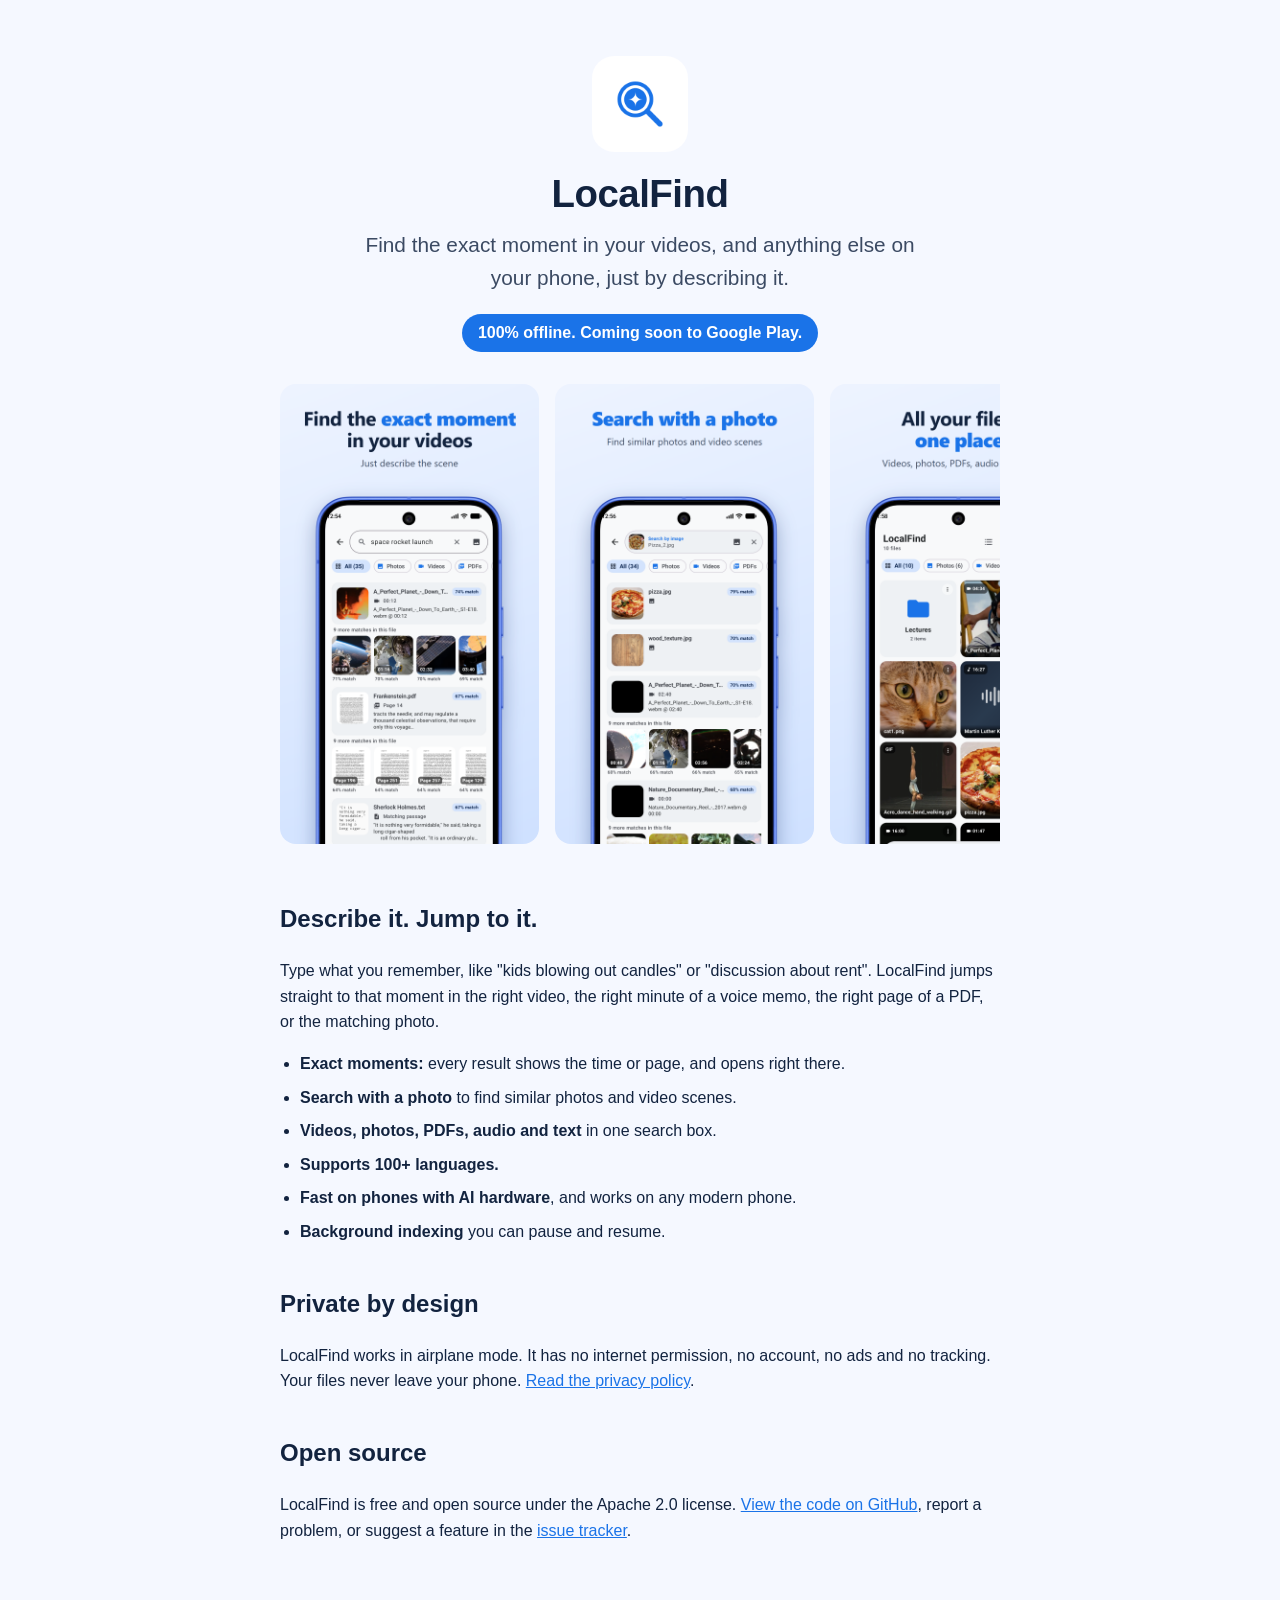
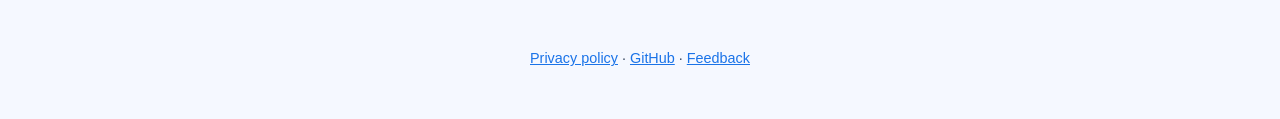
==== docs/index.html @ 948bf4eb "feat: update README and TODO for open source release; add privacy policy and index HTML for GitHub P" ====
<!doctype html>
<html lang="en">
<head>
  <meta charset="utf-8">
  <meta name="viewport" content="width=device-width, initial-scale=1">
  <title>LocalFind: Find the exact moment in your videos</title>
  <meta name="description" content="LocalFind is a private, 100% offline Android app that finds the exact moment in your videos, plus photos, PDFs and audio, just by describing it.">
  <link rel="icon" href="art/play-store-icon-512.png">
  <link rel="stylesheet" href="style.css">
</head>
<body>
  <header class="hero">
    <img class="icon" src="art/play-store-icon-512.png" alt="LocalFind icon">
    <h1>LocalFind</h1>
    <p class="tagline">Find the exact moment in your videos, and anything else on your phone, just by describing it.</p>
    <span class="badge">100% offline. Coming soon to Google Play.</span>
  </header>

  <main>
    <div class="shots">
      <img src="images/screenshots/01-search-moments.png" alt="Search results with video moments, a PDF page and a text passage">
      <img src="images/screenshots/02-search-by-image.png" alt="Search by image" loading="lazy">
      <img src="images/screenshots/04-library.png" alt="Library with folders, videos, photos and audio" loading="lazy">
      <img src="images/screenshots/05-background-indexing.png" alt="Indexing in the background" loading="lazy">
    </div>

    <h2>Describe it. Jump to it.</h2>
    <p>Type what you remember, like "kids blowing out candles" or "discussion about rent". LocalFind jumps straight to that moment in the right video, the right minute of a voice memo, the right page of a PDF, or the matching photo.</p>

    <ul class="features">
      <li><strong>Exact moments:</strong> every result shows the time or page, and opens right there.</li>
      <li><strong>Search with a photo</strong> to find similar photos and video scenes.</li>
      <li><strong>Videos, photos, PDFs, audio and text</strong> in one search box.</li>
      <li><strong>Supports 100+ languages.</strong></li>
      <li><strong>Fast on phones with AI hardware</strong>, and works on any modern phone.</li>
      <li><strong>Background indexing</strong> you can pause and resume.</li>
    </ul>

    <h2>Private by design</h2>
    <p>LocalFind works in airplane mode. It has no internet permission, no account, no ads and no tracking. Your files never leave your phone. <a href="privacy.html">Read the privacy policy</a>.</p>

    <h2>Open source</h2>
    <p>LocalFind is free and open source under the Apache 2.0 license. <a href="https://github.com/bjdavey/localfind">View the code on GitHub</a>, report a problem, or suggest a feature in the <a href="https://github.com/bjdavey/localfind/issues">issue tracker</a>.</p>
  </main>

  <footer>
    <a href="privacy.html">Privacy policy</a> ·
    <a href="https://github.com/bjdavey/localfind">GitHub</a> ·
    <a href="https://github.com/bjdavey/localfind/issues">Feedback</a>
  </footer>
</body>
</html>
---- docs/style.css ----
/* Shared styles for the GitHub Pages site (index.html, privacy.html). No JavaScript, no external requests. */
:root { --bg: #f5f8ff; --text: #12233f; --muted: #3b4a63; --blue: #1a73e8; --card: #ffffff; }
@media (prefers-color-scheme: dark) {
  :root { --bg: #0e1626; --text: #e8eefc; --muted: #a9b6d0; --blue: #7ab0ff; --card: #17233a; }
}
* { box-sizing: border-box; }
body { margin: 0; background: var(--bg); color: var(--text); line-height: 1.6;
       font-family: "Segoe UI", Roboto, Arial, sans-serif; }
main { max-width: 760px; margin: 0 auto; padding: 0 20px 64px; }
a { color: var(--blue); }
header.hero { text-align: center; padding: 56px 20px 24px; }
header.hero img.icon { width: 96px; height: 96px; border-radius: 22px; }
h1 { font-size: 2.4rem; line-height: 1.15; margin: 12px 0; letter-spacing: -0.5px; }
h2 { margin-top: 40px; }
.tagline { font-size: 1.3rem; color: var(--muted); margin: 0 auto 20px; max-width: 560px; }
.badge { display: inline-block; padding: 6px 16px; border-radius: 999px; background: #1a73e8;
         color: #fff; font-weight: 600; }
.shots { display: flex; gap: 16px; overflow-x: auto; padding: 8px 0 16px; }
.shots img { height: 460px; width: auto; border-radius: 16px; flex: none; }
ul.features { padding-left: 20px; }
ul.features li { margin: 8px 0; }
.card { background: var(--card); border-radius: 16px; padding: 4px 24px 12px; }
footer { text-align: center; color: var(--muted); font-size: .9rem; padding: 24px 20px 48px; }
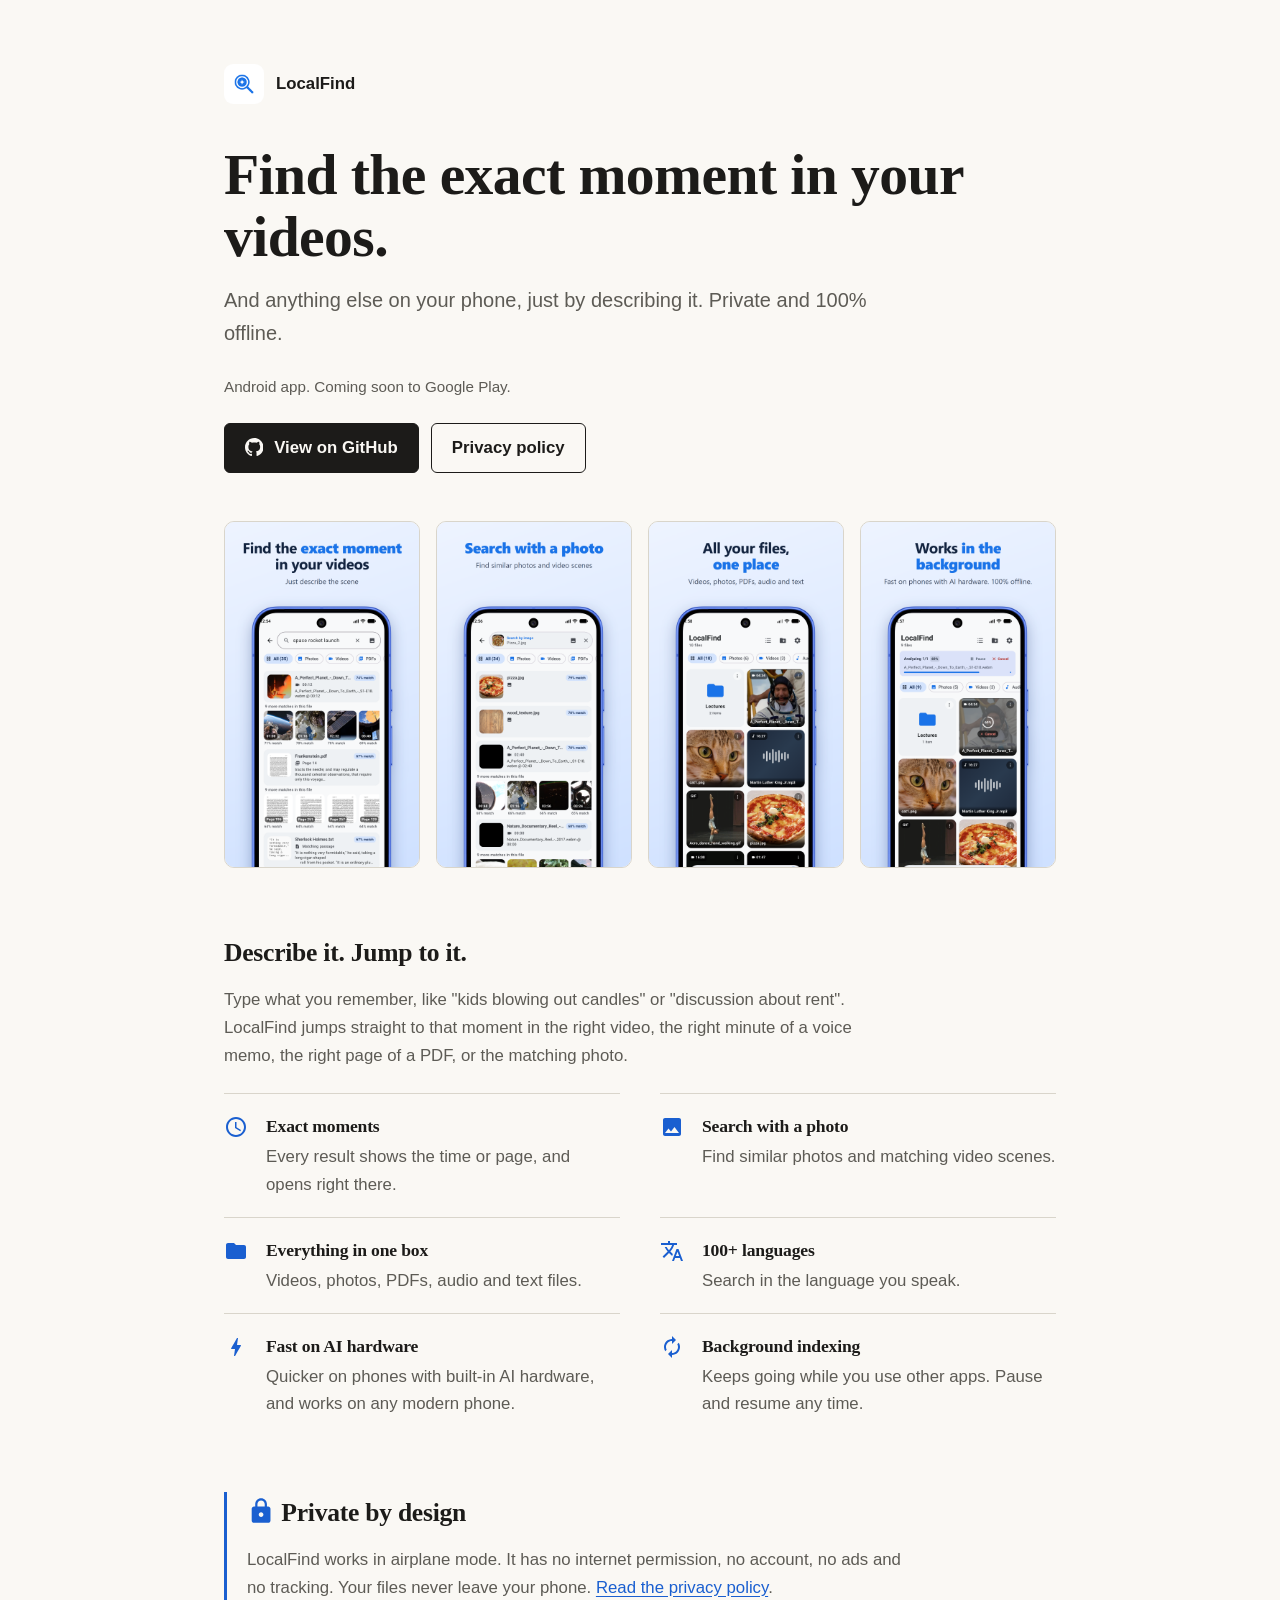
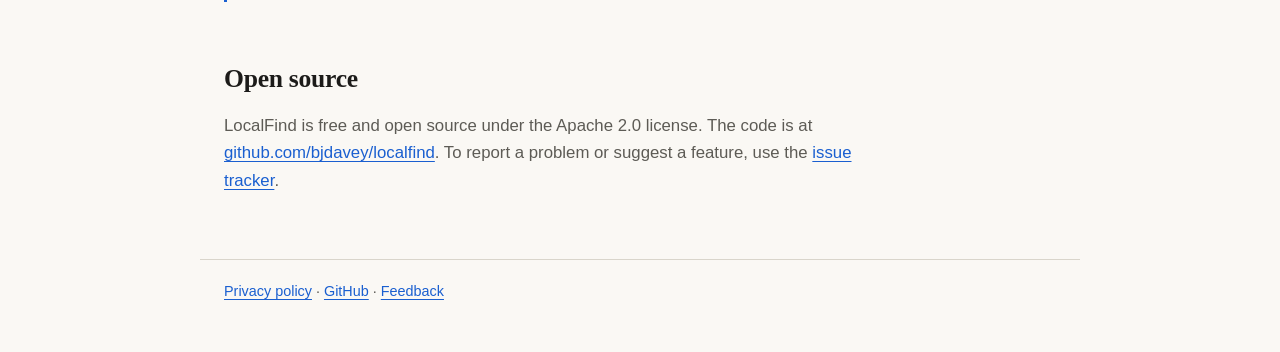
==== commit fb440fb0: "feat: update TODO and landing page" ====
--- a/docs/index.html
+++ b/docs/index.html
@@ -10,10 +10,14 @@
 </head>
 <body>
   <header class="hero">
-    <img class="icon" src="art/play-store-icon-512.png" alt="LocalFind icon">
-    <h1>LocalFind</h1>
-    <p class="tagline">Find the exact moment in your videos, and anything else on your phone, just by describing it.</p>
-    <span class="badge">100% offline. Coming soon to Google Play.</span>
+    <div class="brand"><img src="art/play-store-icon-512.png" alt="">LocalFind</div>
+    <h1>Find the exact moment in your videos.</h1>
+    <p class="tagline">And anything else on your phone, just by describing it. Private and 100% offline.</p>
+    <p class="status">Android app. Coming soon to Google Play.</p>
+    <div class="buttons">
+      <a class="btn primary" href="https://github.com/bjdavey/localfind"><svg class="ic" viewBox="0 0 16 16" aria-hidden="true"><path d="M8 0C3.58 0 0 3.58 0 8c0 3.54 2.29 6.53 5.47 7.59.4.07.55-.17.55-.38 0-.19-.01-.82-.01-1.49-2.01.37-2.53-.49-2.69-.94-.09-.23-.48-.94-.82-1.13-.28-.15-.68-.52-.01-.53.63-.01 1.08.58 1.23.82.72 1.21 1.87.87 2.33.66.07-.52.28-.87.51-1.07-1.78-.2-3.64-.89-3.64-3.95 0-.87.31-1.59.82-2.15-.08-.2-.36-1.02.08-2.12 0 0 .67-.21 2.2.82.64-.18 1.32-.27 2-.27.68 0 1.36.09 2 .27 1.53-1.04 2.2-.82 2.2-.82.44 1.1.16 1.92.08 2.12.51.56.82 1.27.82 2.15 0 3.07-1.87 3.75-3.65 3.95.29.25.54.73.54 1.48 0 1.07-.01 1.93-.01 2.2 0 .21.15.46.55.38A8.013 8.013 0 0016 8c0-4.42-3.58-8-8-8z"/></svg> View on GitHub</a>
+      <a class="btn" href="privacy.html">Privacy policy</a>
+    </div>
   </header>
 
   <main>
@@ -25,22 +29,24 @@
     </div>
 
     <h2>Describe it. Jump to it.</h2>
-    <p>Type what you remember, like "kids blowing out candles" or "discussion about rent". LocalFind jumps straight to that moment in the right video, the right minute of a voice memo, the right page of a PDF, or the matching photo.</p>
+    <p class="lead">Type what you remember, like "kids blowing out candles" or "discussion about rent". LocalFind jumps straight to that moment in the right video, the right minute of a voice memo, the right page of a PDF, or the matching photo.</p>
 
-    <ul class="features">
-      <li><strong>Exact moments:</strong> every result shows the time or page, and opens right there.</li>
-      <li><strong>Search with a photo</strong> to find similar photos and video scenes.</li>
-      <li><strong>Videos, photos, PDFs, audio and text</strong> in one search box.</li>
-      <li><strong>Supports 100+ languages.</strong></li>
-      <li><strong>Fast on phones with AI hardware</strong>, and works on any modern phone.</li>
-      <li><strong>Background indexing</strong> you can pause and resume.</li>
-    </ul>
+    <div class="grid">
+      <div class="card"><svg class="ic" viewBox="0 0 24 24" aria-hidden="true"><path d="M11.99 2C6.47 2 2 6.48 2 12s4.47 10 9.99 10C17.52 22 22 17.52 22 12S17.52 2 11.99 2zM12 20c-4.42 0-8-3.58-8-8s3.58-8 8-8 8 3.58 8 8-3.58 8-8 8zm.5-13H11v6l5.25 3.15.75-1.23-4.5-2.67z"/></svg><h3>Exact moments</h3><p>Every result shows the time or page, and opens right there.</p></div>
+      <div class="card"><svg class="ic" viewBox="0 0 24 24" aria-hidden="true"><path d="M21 19V5c0-1.1-.9-2-2-2H5c-1.1 0-2 .9-2 2v14c0 1.1.9 2 2 2h14c1.1 0 2-.9 2-2zM8.5 13.5l2.5 3.01L14.5 12l4.5 6H5l3.5-4.5z"/></svg><h3>Search with a photo</h3><p>Find similar photos and matching video scenes.</p></div>
+      <div class="card"><svg class="ic" viewBox="0 0 24 24" aria-hidden="true"><path d="M10 4H4c-1.1 0-1.99.9-1.99 2L2 18c0 1.1.9 2 2 2h16c1.1 0 2-.9 2-2V8c0-1.1-.9-2-2-2h-8l-2-2z"/></svg><h3>Everything in one box</h3><p>Videos, photos, PDFs, audio and text files.</p></div>
+      <div class="card"><svg class="ic" viewBox="0 0 24 24" aria-hidden="true"><path d="M12.87 15.07l-2.54-2.51.03-.03c1.74-1.94 2.98-4.17 3.71-6.53H17V4h-7V2H8v2H1v1.99h11.17C11.5 7.92 10.44 9.75 9 11.35 8.07 10.32 7.3 9.19 6.69 8h-2c.73 1.63 1.73 3.17 2.98 4.56l-5.09 5.02L4 19l5-5 3.11 3.11.76-2.04zM18.5 10h-2L12 22h2l1.12-3h4.75L21 22h2l-4.5-12zm-2.62 7l1.62-4.33L19.12 17h-3.24z"/></svg><h3>100+ languages</h3><p>Search in the language you speak.</p></div>
+      <div class="card"><svg class="ic" viewBox="0 0 24 24" aria-hidden="true"><path d="M11 21h-1l1-7H7.5c-.58 0-.57-.32-.38-.66.19-.34.05-.08.07-.12C8.48 10.94 10.42 7.54 13 3h1l-1 7h3.5c.49 0 .56.33.47.51l-.07.15C12.96 17.55 11 21 11 21z"/></svg><h3>Fast on AI hardware</h3><p>Quicker on phones with built-in AI hardware, and works on any modern phone.</p></div>
+      <div class="card"><svg class="ic" viewBox="0 0 24 24" aria-hidden="true"><path d="M12 6v3l4-4-4-4v3c-4.42 0-8 3.58-8 8 0 1.57.46 3.03 1.24 4.26L6.7 14.8c-.45-.83-.7-1.79-.7-2.8 0-3.31 2.69-6 6-6zm6.76 1.74L17.3 9.2c.44.84.7 1.79.7 2.8 0 3.31-2.69 6-6 6v-3l-4 4 4 4v-3c4.42 0 8-3.58 8-8 0-1.57-.46-3.03-1.24-4.26z"/></svg><h3>Background indexing</h3><p>Keeps going while you use other apps. Pause and resume any time.</p></div>
+    </div>
 
-    <h2>Private by design</h2>
-    <p>LocalFind works in airplane mode. It has no internet permission, no account, no ads and no tracking. Your files never leave your phone. <a href="privacy.html">Read the privacy policy</a>.</p>
+    <section class="band">
+      <h2><svg class="ic" viewBox="0 0 24 24" aria-hidden="true"><path d="M18 8h-1V6c0-2.76-2.24-5-5-5S7 3.24 7 6v2H6c-1.1 0-2 .9-2 2v10c0 1.1.9 2 2 2h12c1.1 0 2-.9 2-2V10c0-1.1-.9-2-2-2zm-6 9c-1.1 0-2-.9-2-2s.9-2 2-2 2 .9 2 2-.9 2-2 2zm3.1-9H8.9V6c0-1.71 1.39-3.1 3.1-3.1 1.71 0 3.1 1.39 3.1 3.1v2z"/></svg> Private by design</h2>
+      <p class="lead">LocalFind works in airplane mode. It has no internet permission, no account, no ads and no tracking. Your files never leave your phone. <a href="privacy.html">Read the privacy policy</a>.</p>
+    </section>
 
     <h2>Open source</h2>
-    <p>LocalFind is free and open source under the Apache 2.0 license. <a href="https://github.com/bjdavey/localfind">View the code on GitHub</a>, report a problem, or suggest a feature in the <a href="https://github.com/bjdavey/localfind/issues">issue tracker</a>.</p>
+    <p class="lead">LocalFind is free and open source under the Apache 2.0 license. The code is at <a href="https://github.com/bjdavey/localfind">github.com/bjdavey/localfind</a>. To report a problem or suggest a feature, use the <a href="https://github.com/bjdavey/localfind/issues">issue tracker</a>.</p>
   </main>
 
   <footer>
--- a/docs/style.css
+++ b/docs/style.css
@@ -1,23 +1,53 @@
-/* Shared styles for the GitHub Pages site (index.html, privacy.html). No JavaScript, no external requests. */
-:root { --bg: #f5f8ff; --text: #12233f; --muted: #3b4a63; --blue: #1a73e8; --card: #ffffff; }
+/* Shared styles for the GitHub Pages site (index.html, privacy.html).
+   Deliberately plain: warm paper background, ink text, one accent colour, hairline rules.
+   No JavaScript, no external requests, no web fonts. */
+:root { --bg: #faf8f4; --text: #1c1b19; --muted: #5d5b55; --accent: #1a5fd0; --rule: #d9d5cb; }
 @media (prefers-color-scheme: dark) {
-  :root { --bg: #0e1626; --text: #e8eefc; --muted: #a9b6d0; --blue: #7ab0ff; --card: #17233a; }
+  :root { --bg: #161513; --text: #ece9e1; --muted: #a29f95; --accent: #7fa8f0; --rule: #36342f; }
 }
 * { box-sizing: border-box; }
-body { margin: 0; background: var(--bg); color: var(--text); line-height: 1.6;
-       font-family: "Segoe UI", Roboto, Arial, sans-serif; }
-main { max-width: 760px; margin: 0 auto; padding: 0 20px 64px; }
-a { color: var(--blue); }
-header.hero { text-align: center; padding: 56px 20px 24px; }
-header.hero img.icon { width: 96px; height: 96px; border-radius: 22px; }
-h1 { font-size: 2.4rem; line-height: 1.15; margin: 12px 0; letter-spacing: -0.5px; }
-h2 { margin-top: 40px; }
-.tagline { font-size: 1.3rem; color: var(--muted); margin: 0 auto 20px; max-width: 560px; }
-.badge { display: inline-block; padding: 6px 16px; border-radius: 999px; background: #1a73e8;
-         color: #fff; font-weight: 600; }
-.shots { display: flex; gap: 16px; overflow-x: auto; padding: 8px 0 16px; }
-.shots img { height: 460px; width: auto; border-radius: 16px; flex: none; }
-ul.features { padding-left: 20px; }
-ul.features li { margin: 8px 0; }
-.card { background: var(--card); border-radius: 16px; padding: 4px 24px 12px; }
-footer { text-align: center; color: var(--muted); font-size: .9rem; padding: 24px 20px 48px; }
+body { margin: 0; background: var(--bg); color: var(--text); line-height: 1.65; font-size: 1.05rem;
+       font-family: -apple-system, "Segoe UI", Roboto, Helvetica, Arial, sans-serif; }
+main, header.hero { max-width: 880px; margin: 0 auto; padding: 0 24px; }
+a { color: var(--accent); text-underline-offset: 3px; }
+h1, h2, h3 { font-family: Georgia, "Times New Roman", serif; font-weight: 600; letter-spacing: -0.01em; }
+
+/* Hero: left-aligned, text first. */
+header.hero { padding-top: 64px; padding-bottom: 8px; }
+.brand { display: flex; align-items: center; gap: 12px; font-weight: 600; }
+.brand img { width: 40px; height: 40px; border-radius: 9px; }
+h1 { font-size: clamp(2.2rem, 6.5vw, 3.6rem); line-height: 1.08; margin: 40px 0 16px; max-width: 14em; }
+.tagline { font-size: 1.25rem; color: var(--muted); margin: 0 0 24px; max-width: 34em; }
+.status { color: var(--muted); font-size: .95rem; margin: 0 0 24px; }
+.buttons { display: flex; gap: 12px; flex-wrap: wrap; align-items: center; }
+.btn { display: inline-block; padding: 10px 20px; border-radius: 6px; font-weight: 600; text-decoration: none;
+       border: 1px solid var(--text); color: var(--text); }
+.btn.primary { background: var(--text); color: var(--bg); }
+
+/* Screenshots: a row that fits the page, wrapping to two columns on narrow screens. No scrolling. */
+.shots { display: grid; grid-template-columns: repeat(auto-fit, minmax(180px, 1fr)); gap: 16px; padding: 40px 0 8px; }
+.shots img { width: 100%; height: auto; border-radius: 10px; border: 1px solid var(--rule); display: block; }
+
+h2 { font-size: 1.6rem; margin: 56px 0 12px; }
+.lead { color: var(--muted); max-width: 40em; margin-top: 0; }
+
+/* Features: a ruled list, not cards. */
+.grid { display: grid; grid-template-columns: repeat(auto-fit, minmax(300px, 1fr)); column-gap: 40px; margin-top: 24px; }
+.card { display: grid; grid-template-columns: 28px 1fr; align-content: start; column-gap: 14px; padding: 18px 0; border-top: 1px solid var(--rule); }
+.card svg.ic { grid-row: 1 / 3; width: 24px; height: 24px; margin-top: 3px; color: var(--accent); }
+.card h3 { margin: 0 0 2px; font-size: 1.1rem; }
+.card p { margin: 0; color: var(--muted); }
+
+.band { border-left: 3px solid var(--accent); padding-left: 20px; margin-top: 56px; }
+.band h2 { margin-top: 0; }
+.band h2 svg.ic { color: var(--accent); }
+
+footer { max-width: 880px; margin: 64px auto 0; padding: 20px 24px 48px; border-top: 1px solid var(--rule);
+         color: var(--muted); font-size: .9rem; }
+
+/* Inline SVG icons (Material Symbols, Apache 2.0; GitHub mark). They inherit the text colour. */
+svg.ic { width: 1.1em; height: 1.1em; fill: currentColor; vertical-align: -0.15em; }
+.btn svg.ic { margin-right: 6px; }
+
+/* Privacy page: just a readable column. */
+main.text { max-width: 680px; padding-top: 48px; }
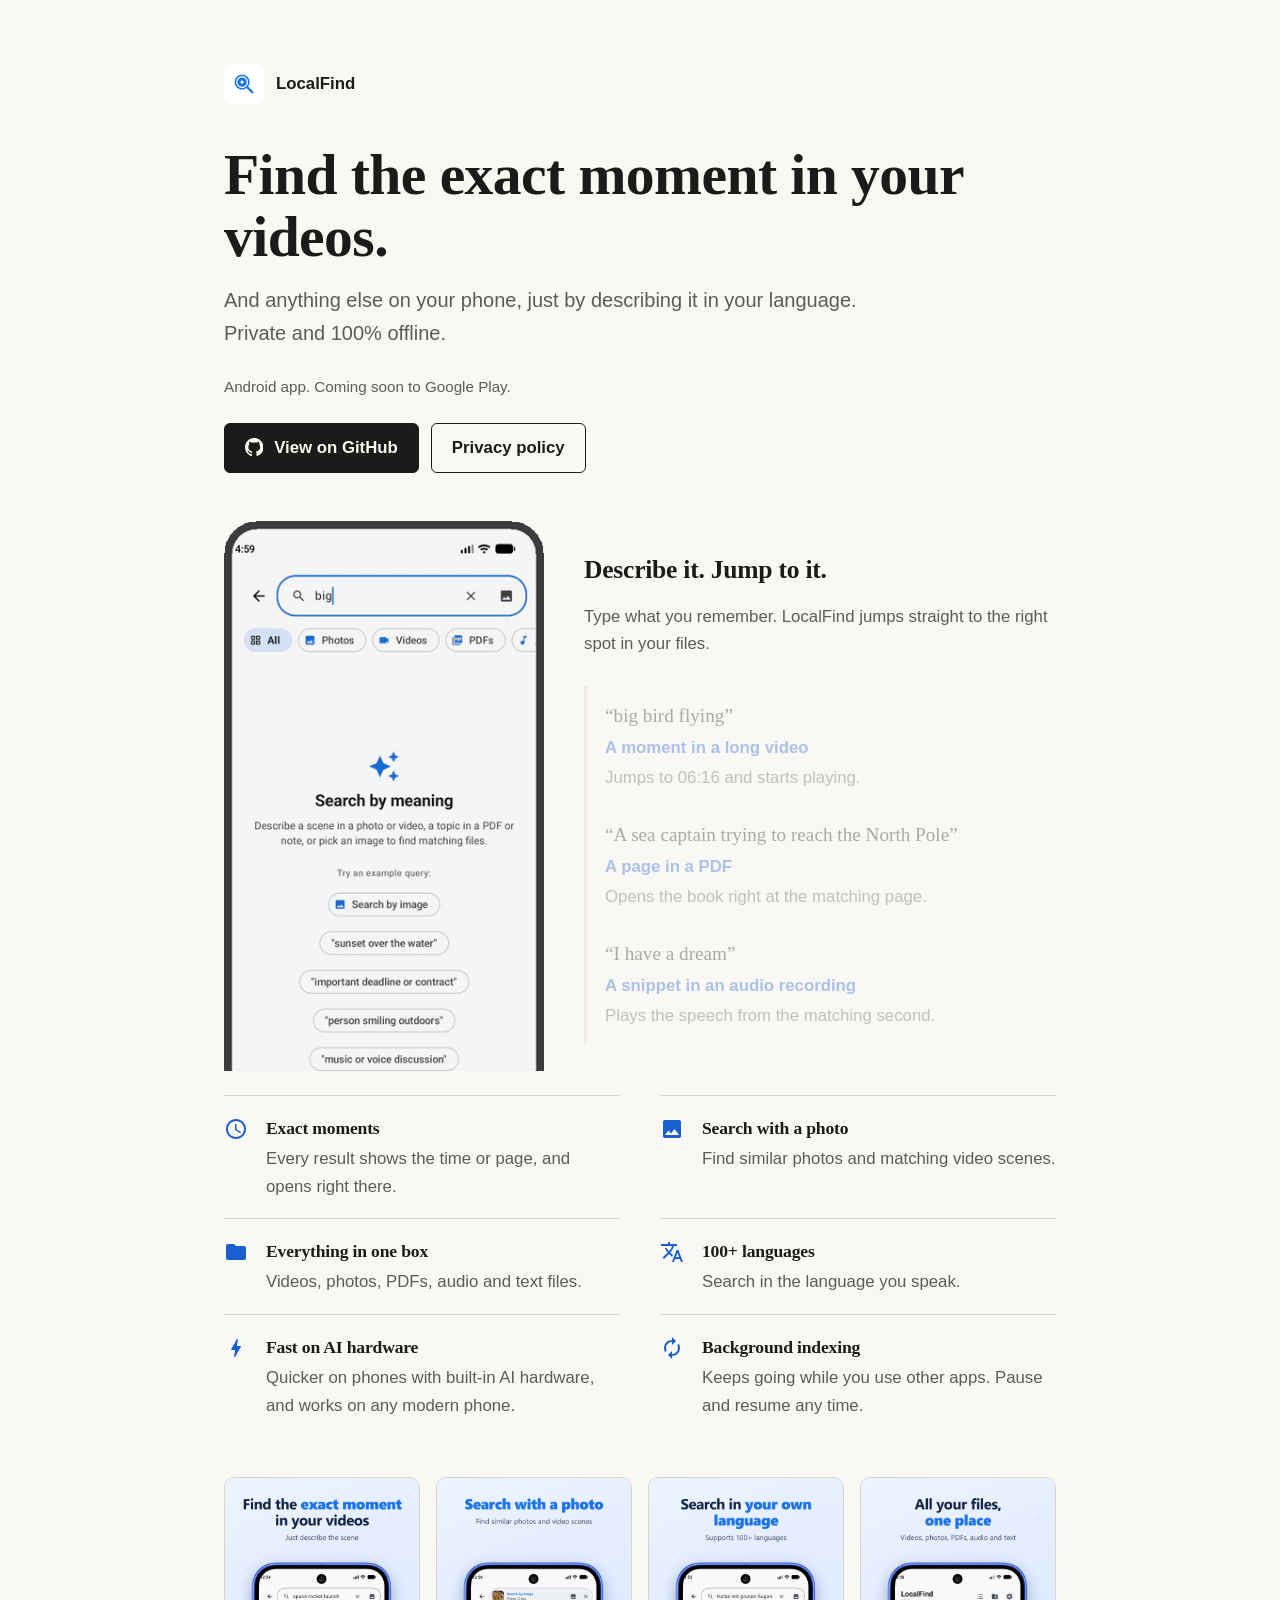
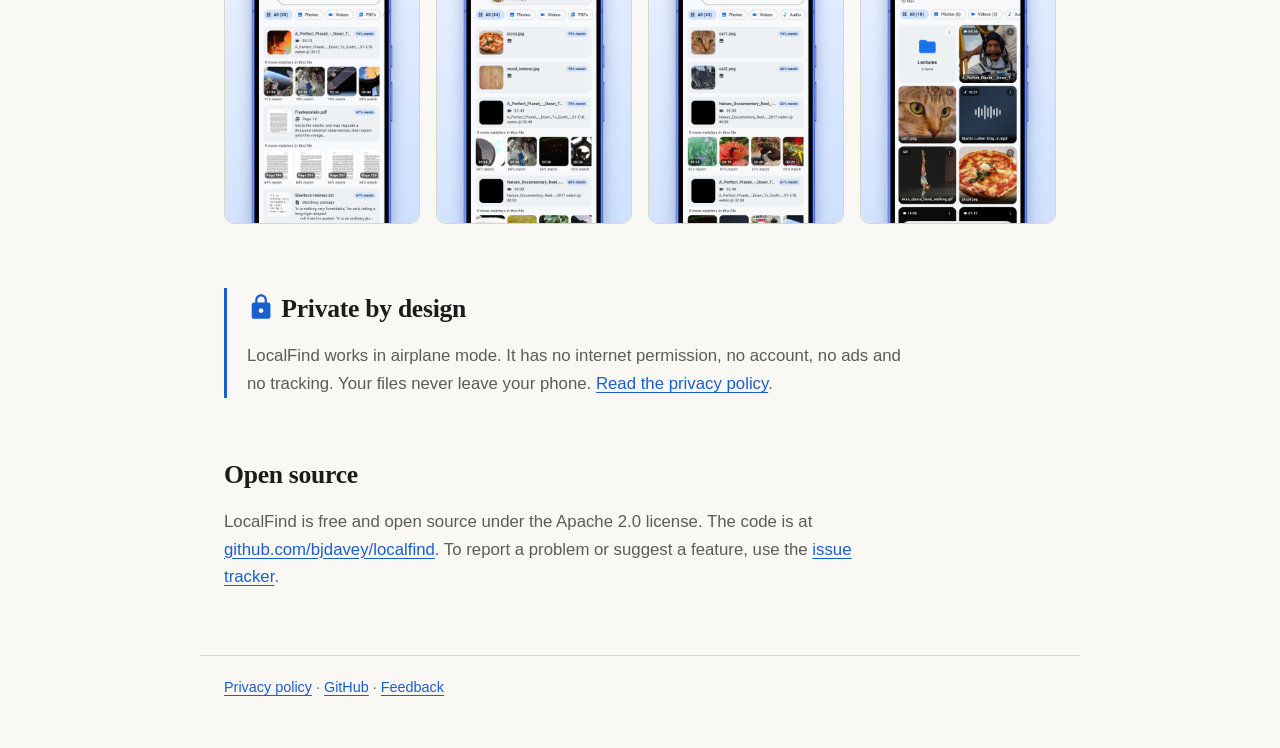
==== commit 596cce9c: "feat: enhance README and index page with new descriptions and demo GIF; update styles for better lay" ====
--- a/docs/index.html
+++ b/docs/index.html
@@ -12,7 +12,7 @@
   <header class="hero">
     <div class="brand"><img src="art/play-store-icon-512.png" alt="">LocalFind</div>
     <h1>Find the exact moment in your videos.</h1>
-    <p class="tagline">And anything else on your phone, just by describing it. Private and 100% offline.</p>
+    <p class="tagline">And anything else on your phone, just by describing it in your language. Private and 100% offline.</p>
     <p class="status">Android app. Coming soon to Google Play.</p>
     <div class="buttons">
       <a class="btn primary" href="https://github.com/bjdavey/localfind"><svg class="ic" viewBox="0 0 16 16" aria-hidden="true"><path d="M8 0C3.58 0 0 3.58 0 8c0 3.54 2.29 6.53 5.47 7.59.4.07.55-.17.55-.38 0-.19-.01-.82-.01-1.49-2.01.37-2.53-.49-2.69-.94-.09-.23-.48-.94-.82-1.13-.28-.15-.68-.52-.01-.53.63-.01 1.08.58 1.23.82.72 1.21 1.87.87 2.33.66.07-.52.28-.87.51-1.07-1.78-.2-3.64-.89-3.64-3.95 0-.87.31-1.59.82-2.15-.08-.2-.36-1.02.08-2.12 0 0 .67-.21 2.2.82.64-.18 1.32-.27 2-.27.68 0 1.36.09 2 .27 1.53-1.04 2.2-.82 2.2-.82.44 1.1.16 1.92.08 2.12.51.56.82 1.27.82 2.15 0 3.07-1.87 3.75-3.65 3.95.29.25.54.73.54 1.48 0 1.07-.01 1.93-.01 2.2 0 .21.15.46.55.38A8.013 8.013 0 0016 8c0-4.42-3.58-8-8-8z"/></svg> View on GitHub</a>
@@ -21,15 +21,19 @@
   </header>
 
   <main>
-    <div class="shots">
-      <img src="images/screenshots/01-search-moments.png" alt="Search results with video moments, a PDF page and a text passage">
-      <img src="images/screenshots/02-search-by-image.png" alt="Search by image" loading="lazy">
-      <img src="images/screenshots/04-library.png" alt="Library with folders, videos, photos and audio" loading="lazy">
-      <img src="images/screenshots/05-background-indexing.png" alt="Indexing in the background" loading="lazy">
-    </div>
-
-    <h2>Describe it. Jump to it.</h2>
-    <p class="lead">Type what you remember, like "kids blowing out candles" or "discussion about rent". LocalFind jumps straight to that moment in the right video, the right minute of a voice memo, the right page of a PDF, or the matching photo.</p>
+    <section class="intro">
+      <img class="demo" src="images/animation/demo.gif" onload="document.querySelector('.steps').classList.add('play')" alt="Demo: three searches, each opening a video, a PDF page and an audio file at the matching spot">
+      <div>
+        <h2>Describe it. Jump to it.</h2>
+        <p class="lead">Type what you remember. LocalFind jumps straight to the right spot in your files.</p>
+        <!-- Each step lights up while its search plays in the GIF (26 second loop, see style.css). -->
+        <ol class="steps">
+          <li class="s1"><q>big bird flying</q><b>A moment in a long video</b><span>Jumps to 06:16 and starts playing.</span></li>
+          <li class="s2"><q>A sea captain trying to reach the North Pole</q><b>A page in a PDF</b><span>Opens the book right at the matching page.</span></li>
+          <li class="s3"><q>I have a dream</q><b>A snippet in an audio recording</b><span>Plays the speech from the matching second.</span></li>
+        </ol>
+      </div>
+    </section>
 
     <div class="grid">
       <div class="card"><svg class="ic" viewBox="0 0 24 24" aria-hidden="true"><path d="M11.99 2C6.47 2 2 6.48 2 12s4.47 10 9.99 10C17.52 22 22 17.52 22 12S17.52 2 11.99 2zM12 20c-4.42 0-8-3.58-8-8s3.58-8 8-8 8 3.58 8 8-3.58 8-8 8zm.5-13H11v6l5.25 3.15.75-1.23-4.5-2.67z"/></svg><h3>Exact moments</h3><p>Every result shows the time or page, and opens right there.</p></div>
@@ -38,6 +42,13 @@
       <div class="card"><svg class="ic" viewBox="0 0 24 24" aria-hidden="true"><path d="M12.87 15.07l-2.54-2.51.03-.03c1.74-1.94 2.98-4.17 3.71-6.53H17V4h-7V2H8v2H1v1.99h11.17C11.5 7.92 10.44 9.75 9 11.35 8.07 10.32 7.3 9.19 6.69 8h-2c.73 1.63 1.73 3.17 2.98 4.56l-5.09 5.02L4 19l5-5 3.11 3.11.76-2.04zM18.5 10h-2L12 22h2l1.12-3h4.75L21 22h2l-4.5-12zm-2.62 7l1.62-4.33L19.12 17h-3.24z"/></svg><h3>100+ languages</h3><p>Search in the language you speak.</p></div>
       <div class="card"><svg class="ic" viewBox="0 0 24 24" aria-hidden="true"><path d="M11 21h-1l1-7H7.5c-.58 0-.57-.32-.38-.66.19-.34.05-.08.07-.12C8.48 10.94 10.42 7.54 13 3h1l-1 7h3.5c.49 0 .56.33.47.51l-.07.15C12.96 17.55 11 21 11 21z"/></svg><h3>Fast on AI hardware</h3><p>Quicker on phones with built-in AI hardware, and works on any modern phone.</p></div>
       <div class="card"><svg class="ic" viewBox="0 0 24 24" aria-hidden="true"><path d="M12 6v3l4-4-4-4v3c-4.42 0-8 3.58-8 8 0 1.57.46 3.03 1.24 4.26L6.7 14.8c-.45-.83-.7-1.79-.7-2.8 0-3.31 2.69-6 6-6zm6.76 1.74L17.3 9.2c.44.84.7 1.79.7 2.8 0 3.31-2.69 6-6 6v-3l-4 4 4 4v-3c4.42 0 8-3.58 8-8 0-1.57-.46-3.03-1.24-4.26z"/></svg><h3>Background indexing</h3><p>Keeps going while you use other apps. Pause and resume any time.</p></div>
+    </div>
+
+    <div class="shots">
+      <img src="images/screenshots/01-search-moments.png" alt="Search results with video moments, a PDF page and a text passage">
+      <img src="images/screenshots/02-search-by-image.png" alt="Search by image" loading="lazy">
+      <img src="images/screenshots/03-your-language.png" alt="Searching in German: 'Katze mit grünen Augen' finds the cat photos" loading="lazy">
+      <img src="images/screenshots/04-library.png" alt="Library with folders, videos, photos and audio" loading="lazy">
     </div>
 
     <section class="band">
--- a/docs/style.css
+++ b/docs/style.css
@@ -51,3 +51,31 @@
 
 /* Privacy page: just a readable column. */
 main.text { max-width: 680px; padding-top: 48px; }
+
+/* Demo GIF next to the intro text; stacks on narrow screens. */
+.intro { display: grid; grid-template-columns: 320px 1fr; gap: 40px; align-items: center; margin-top: 40px; }
+.intro h2 { margin-top: 0; }
+.demo { width: 100%; height: auto; display: block; } /* the phone frame is baked into the GIF */
+@media (max-width: 700px) { .intro { grid-template-columns: 1fr; } .demo { max-width: 320px; } }
+
+/* Steps that light up in turn, in time with the demo GIF (26 s loop: search 1 = 0-8 s, 2 = 8-19 s, 3 = 19-26 s).
+   Paused until the GIF has loaded (class "play", set in index.html) so the two start together. */
+.steps { list-style: none; padding: 0; margin: 28px 0 0; }
+.steps li { display: grid; gap: 2px; padding: 14px 0 14px 18px; border-left: 3px solid var(--rule);
+            opacity: .35; animation-duration: 26s; animation-iteration-count: infinite; animation-play-state: paused; }
+.steps.play li { animation-play-state: running; }
+.steps q { font-family: Georgia, "Times New Roman", serif; font-size: 1.2rem; quotes: "“" "”"; }
+.steps b { color: var(--accent); }
+.steps span { color: var(--muted); }
+.steps .s1 { animation-name: step1; }
+.steps .s2 { animation-name: step2; }
+.steps .s3 { animation-name: step3; }
+@keyframes step1 { 0%, 30% { opacity: 1; border-color: var(--accent); transform: translateX(6px); }
+                   32%, 100% { opacity: .35; border-color: var(--rule); transform: none; } }
+@keyframes step2 { 0%, 30% { opacity: .35; border-color: var(--rule); transform: none; }
+                   32%, 72% { opacity: 1; border-color: var(--accent); transform: translateX(6px); }
+                   74%, 100% { opacity: .35; border-color: var(--rule); transform: none; } }
+@keyframes step3 { 0%, 72% { opacity: .35; border-color: var(--rule); transform: none; }
+                   74%, 99% { opacity: 1; border-color: var(--accent); transform: translateX(6px); }
+                   100% { opacity: .35; border-color: var(--rule); transform: none; } }
+@media (prefers-reduced-motion: reduce) { .steps li { animation: none; opacity: 1; } }
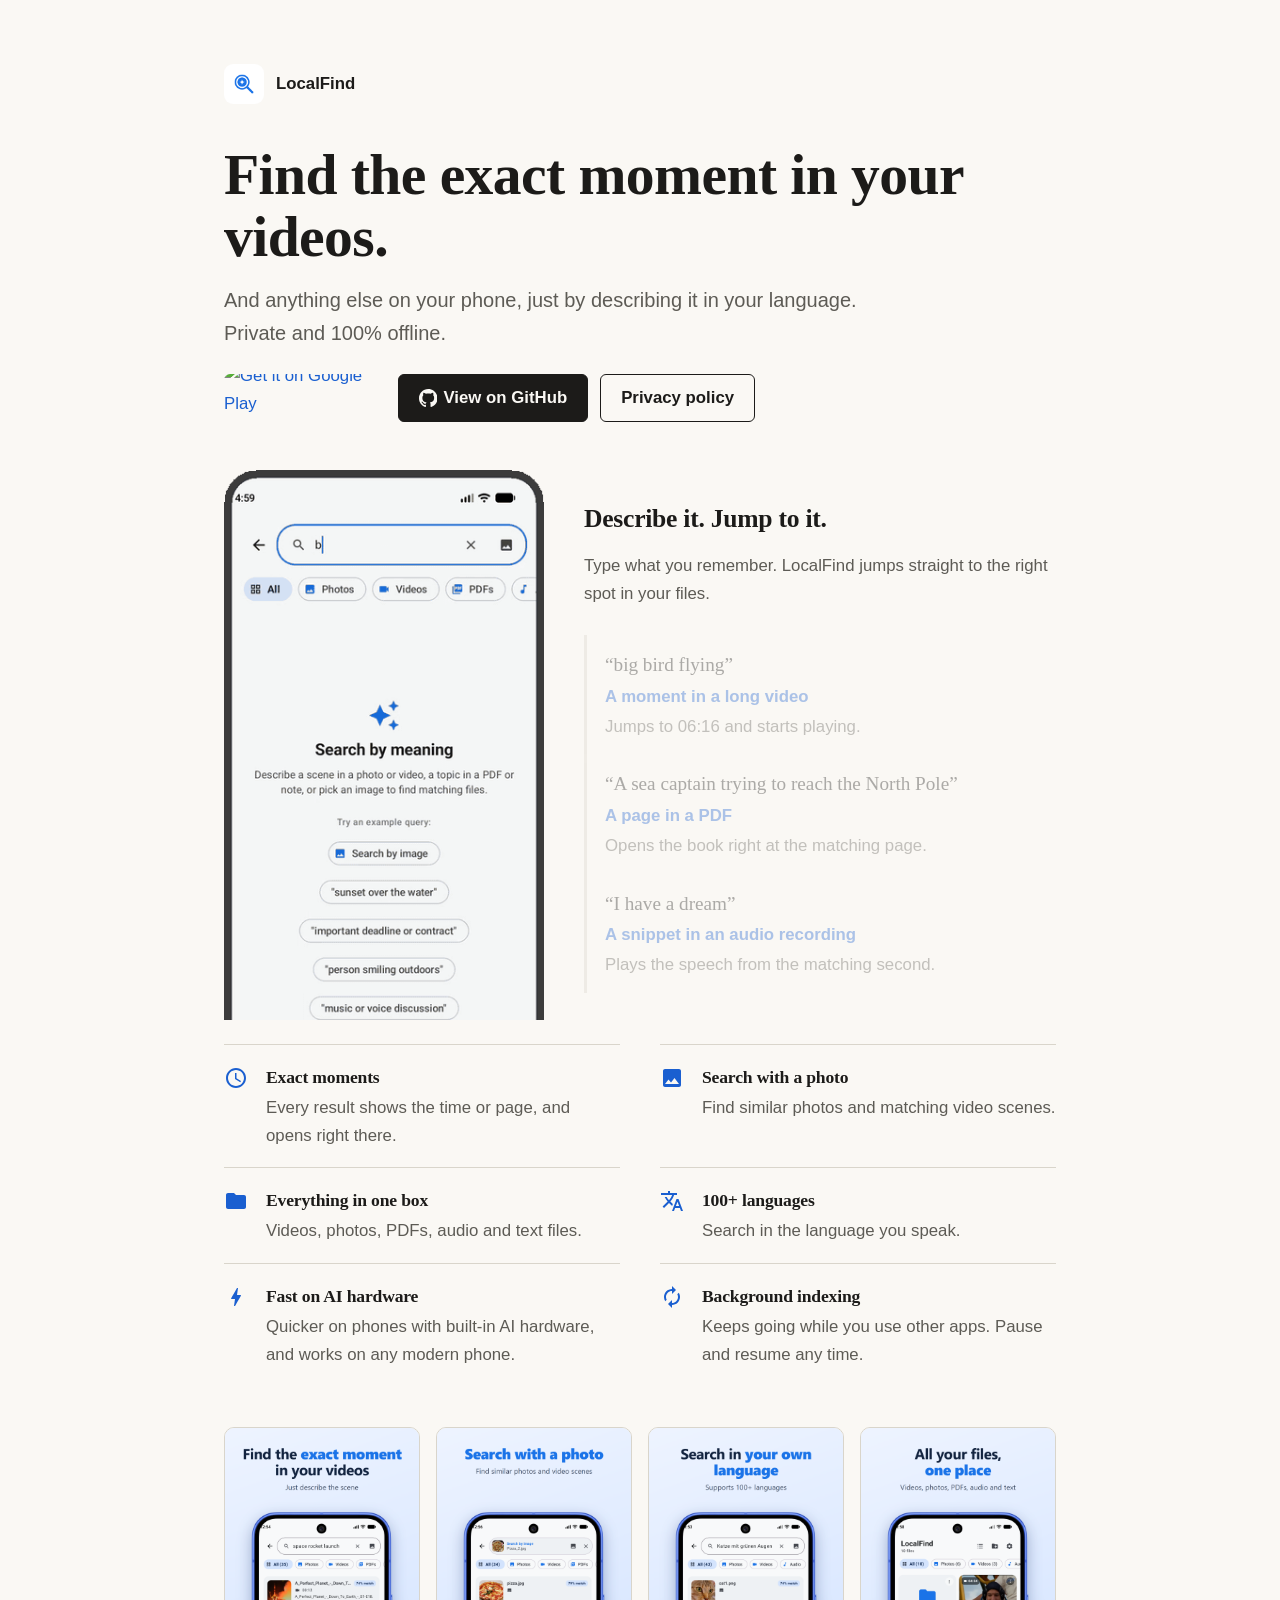
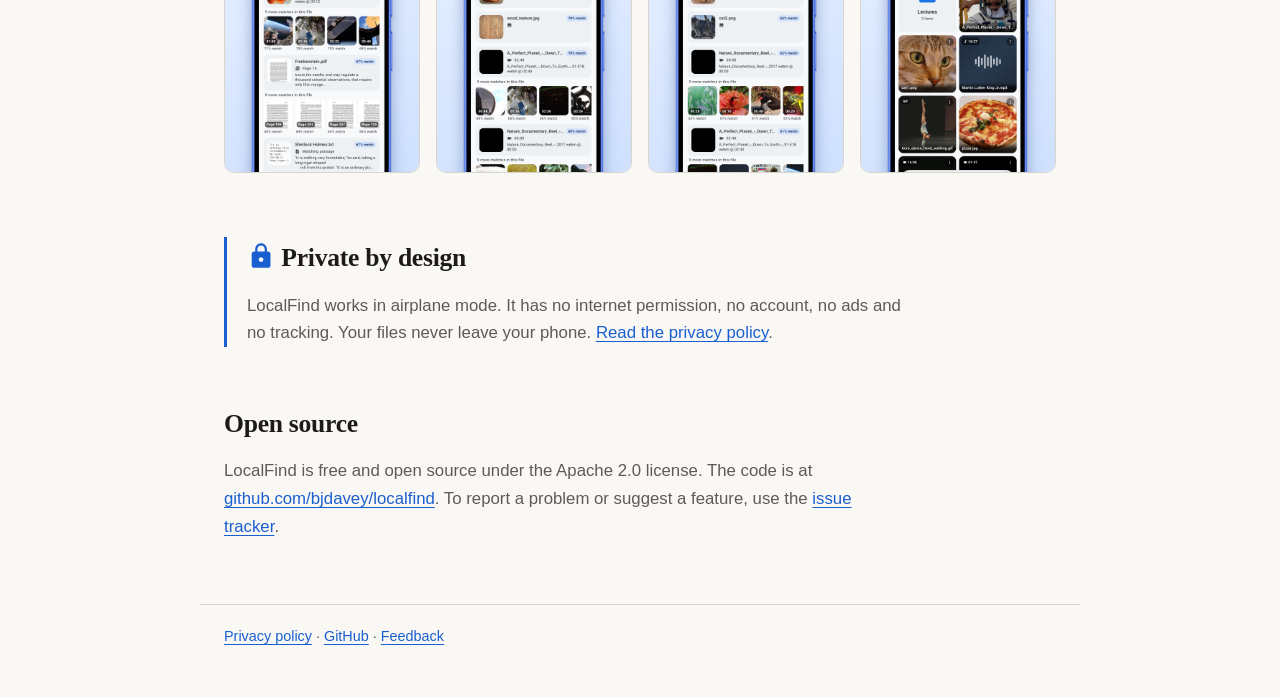
==== commit 811c03ce: "publish: update README and landing page with Google Play badge" ====
--- a/docs/index.html
+++ b/docs/index.html
@@ -13,8 +13,8 @@
     <div class="brand"><img src="art/play-store-icon-512.png" alt="">LocalFind</div>
     <h1>Find the exact moment in your videos.</h1>
     <p class="tagline">And anything else on your phone, just by describing it in your language. Private and 100% offline.</p>
-    <p class="status">Android app. Coming soon to Google Play.</p>
     <div class="buttons">
+      <a class="play-badge" href="https://play.google.com/store/apps/details?id=com.localfind"><img alt="Get it on Google Play" src="https://play.google.com/intl/en_us/badges/static/images/badges/en_badge_web_generic.png"></a>
       <a class="btn primary" href="https://github.com/bjdavey/localfind"><svg class="ic" viewBox="0 0 16 16" aria-hidden="true"><path d="M8 0C3.58 0 0 3.58 0 8c0 3.54 2.29 6.53 5.47 7.59.4.07.55-.17.55-.38 0-.19-.01-.82-.01-1.49-2.01.37-2.53-.49-2.69-.94-.09-.23-.48-.94-.82-1.13-.28-.15-.68-.52-.01-.53.63-.01 1.08.58 1.23.82.72 1.21 1.87.87 2.33.66.07-.52.28-.87.51-1.07-1.78-.2-3.64-.89-3.64-3.95 0-.87.31-1.59.82-2.15-.08-.2-.36-1.02.08-2.12 0 0 .67-.21 2.2.82.64-.18 1.32-.27 2-.27.68 0 1.36.09 2 .27 1.53-1.04 2.2-.82 2.2-.82.44 1.1.16 1.92.08 2.12.51.56.82 1.27.82 2.15 0 3.07-1.87 3.75-3.65 3.95.29.25.54.73.54 1.48 0 1.07-.01 1.93-.01 2.2 0 .21.15.46.55.38A8.013 8.013 0 0016 8c0-4.42-3.58-8-8-8z"/></svg> View on GitHub</a>
       <a class="btn" href="privacy.html">Privacy policy</a>
     </div>
--- a/docs/style.css
+++ b/docs/style.css
@@ -20,9 +20,12 @@
 .tagline { font-size: 1.25rem; color: var(--muted); margin: 0 0 24px; max-width: 34em; }
 .status { color: var(--muted); font-size: .95rem; margin: 0 0 24px; }
 .buttons { display: flex; gap: 12px; flex-wrap: wrap; align-items: center; }
-.btn { display: inline-block; padding: 10px 20px; border-radius: 6px; font-weight: 600; text-decoration: none;
-       border: 1px solid var(--text); color: var(--text); }
+.btn { display: inline-flex; align-items: center; justify-content: center; height: 48px; padding: 0 20px; border-radius: 6px; font-weight: 600; text-decoration: none;
+       border: 1px solid var(--text); color: var(--text); line-height: 1; }
 .btn.primary { background: var(--text); color: var(--bg); }
+.play-badge { display: inline-flex; align-items: center; justify-content: center; height: 48px; width: 162px;
+              overflow: hidden; border-radius: 6px; text-decoration: none; flex-shrink: 0; }
+.play-badge img { height: 72px; width: auto; max-width: none; display: block; }
 
 /* Screenshots: a row that fits the page, wrapping to two columns on narrow screens. No scrolling. */
 .shots { display: grid; grid-template-columns: repeat(auto-fit, minmax(180px, 1fr)); gap: 16px; padding: 40px 0 8px; }
